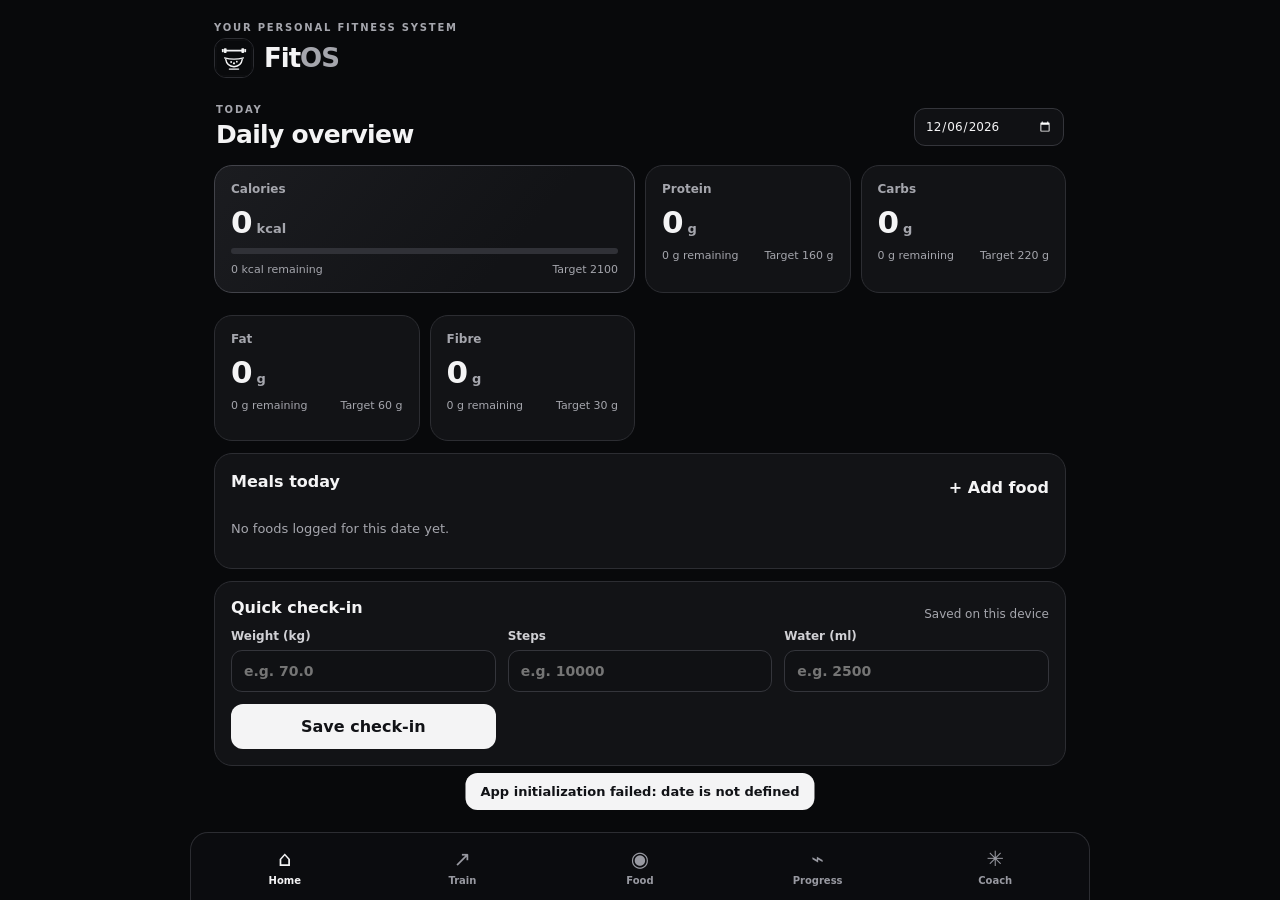
==== index.html @ 70c08048 "Add files via upload" ====
<!doctype html>
<html lang="en">
<head>
  <meta charset="utf-8">
  <meta name="viewport" content="width=device-width,initial-scale=1,viewport-fit=cover">
  <meta name="theme-color" content="#090a0c">
  <meta name="application-name" content="FitOS">
  <link rel="icon" href="icon.svg" type="image/svg+xml">
  <meta name="description" content="Offline-first personal fitness and nutrition tracker">
  <link rel="manifest" href="manifest.webmanifest">
  <link rel="stylesheet" href="styles.css">
  <title>FitOS — Fitness & Nutrition</title>
</head>
<body>
  <header class="topbar">
    <div>
      <div class="eyebrow">YOUR PERSONAL FITNESS SYSTEM</div>
      <div class="brand-lockup"><img src="icon.svg" alt="" width="40" height="40"><h1>Fit<span>OS</span></h1></div>
    </div>
    <button id="installBtn" class="ghost small hidden" type="button">Install app</button>
  </header>

  <main id="appMain">
    <section id="home" class="screen active">
      <div class="section-head">
        <div><p class="eyebrow">TODAY</p><h2>Daily overview</h2></div>
        <input id="activeDate" type="date" aria-label="Selected date">
      </div>
      <div class="grid summary-grid">
        <article class="metric-card featured"><div class="metric-label">Calories</div><div class="metric-value"><span id="caloriesTotal">0</span><small>kcal</small></div><div class="progress"><span id="calorieProgress"></span></div><div class="metric-foot"><span id="calorieRemaining">0 kcal remaining</span><span id="calorieTargetLabel">Target 2100</span></div></article>
        <article class="metric-card"><div class="metric-label">Protein</div><div class="metric-value"><span id="proteinTotal">0</span><small>g</small></div><div class="metric-foot"><span id="proteinRemaining">0 g remaining</span><span id="proteinTargetLabel">Target 160 g</span></div></article>
        <article class="metric-card"><div class="metric-label">Carbs</div><div class="metric-value"><span id="carbsTotal">0</span><small>g</small></div><div class="metric-foot"><span id="carbsRemaining">0 g remaining</span><span id="carbsTargetLabel">Target 220 g</span></div></article>
        <article class="metric-card"><div class="metric-label">Fat</div><div class="metric-value"><span id="fatTotal">0</span><small>g</small></div><div class="metric-foot"><span id="fatRemaining">0 g remaining</span><span id="fatTargetLabel">Target 60 g</span></div></article>
        <article class="metric-card"><div class="metric-label">Fibre</div><div class="metric-value"><span id="fiberTotal">0</span><small>g</small></div><div class="metric-foot"><span id="fiberRemaining">0 g remaining</span><span id="fiberTargetLabel">Target 30 g</span></div></article>
      </div>
      <div class="panel">
        <div class="panel-head"><h3>Meals today</h3><button class="text-button" data-go="nutrition">+ Add food</button></div>
        <div id="homeMeals" class="meal-list empty-state">No foods logged for this date yet.</div>
      </div>
      <div class="panel">
        <div class="panel-head"><h3>Quick check-in</h3><span class="muted">Saved on this device</span></div>
        <div class="form-grid">
          <label>Weight (kg)<input id="weightInput" type="number" min="0" step="0.1" placeholder="e.g. 70.0"></label>
          <label>Steps<input id="stepsInput" type="number" min="0" step="1" placeholder="e.g. 10000"></label>
          <label>Water (ml)<input id="waterInput" type="number" min="0" step="50" placeholder="e.g. 2500"></label>
          <button id="saveCheckin" class="primary">Save check-in</button>
        </div>
      </div>
    </section>

    <section id="train" class="screen">
      <div class="section-head"><div><p class="eyebrow">PERFORMANCE</p><h2>Train</h2></div></div>
      <div class="panel">
        <h3>Log a workout</h3>
        <form id="workoutForm" class="form-grid">
          <label>Workout name<input id="workoutName" required placeholder="e.g. Upper body"></label>
          <label>Exercise<input id="exerciseName" required placeholder="e.g. Incline dumbbell press"></label>
          <label>Sets<input id="exerciseSets" type="number" min="1" max="30" value="3" required></label>
          <label>Reps per set<input id="exerciseReps" type="number" min="1" max="100" value="10" required></label>
          <label>Weight (kg)<input id="exerciseWeight" type="number" min="0" step="0.25" value="0" required></label>
          <label>Notes<input id="workoutNotes" placeholder="Optional"></label>
          <button class="primary" type="submit">Save exercise</button>
        </form>
      </div>
      <div class="panel"><div class="panel-head"><h3>Workout history</h3></div><div id="workoutHistory" class="empty-state">No workouts logged yet.</div></div>
      <p class="note">Exercise entries are saved by date. Use consistent exercise names to compare your own past sets and loads. FitOS does not automatically prescribe training loads.</p>
    </section>

    <section id="nutrition" class="screen">
      <div class="section-head"><div><p class="eyebrow">FOOD JOURNAL</p><h2>Nutrition</h2></div></div>
      <div class="panel">
        <h3>Quick entry</h3>
        <p class="muted">Try: <em>2 boiled eggs, 200 g cooked rice, 150 g cooked chicken</em></p>
        <label>Describe your meal<textarea id="naturalEntry" rows="3" placeholder="Enter multiple foods in ordinary language…"></textarea></label>
        <div class="form-grid compact">
          <label>Meal<select id="quickMeal"><option>Breakfast</option><option>Lunch</option><option>Snack</option><option>Dinner</option><option>Other</option></select></label>
          <button id="parseEntry" class="primary">Parse entry</button>
        </div>
        <div id="parseResults" class="parse-results hidden"></div>
      </div>
      <div class="panel">
        <h3>Search and add food</h3>
        <label>Search food<input id="foodSearch" type="search" placeholder="Search idli, cooked rice, egg…"></label>
        <p class="muted">Search English or Tamil names. Raw, dry, cooked and prepared entries are separate. Most values are estimates—brand labels and weighed edible portions are best.</p>
        <div id="foodResults" class="food-results"></div>
        <div id="selectedFoodForm" class="selected-food hidden">
          <h4 id="selectedFoodName">Selected food</h4>
          <p id="selectedFoodInfo" class="muted"></p>
          <div class="form-grid compact">
            <label>Amount (g)<input id="foodGrams" type="number" min="0.1" step="1" value="100"></label>
            <label>Meal<select id="selectedMeal"><option>Breakfast</option><option>Lunch</option><option>Snack</option><option>Dinner</option><option>Other</option></select></label>
            <button id="addFood" class="primary">Add to diary</button>
          </div>
        </div>
      </div>
      <div class="panel">
        <div class="panel-head"><h3>Missing a food?</h3><button id="toggleCustomFood" class="secondary small" type="button">+ Create food</button></div>
        <p class="muted">Enter the nutrition label per 100 g, or use a clearly marked estimate. Custom foods stay on this device and are included in backups.</p>
        <form id="customFoodForm" class="form-grid hidden">
          <label>Food name<input id="customFoodName" required maxlength="80" placeholder="e.g. My protein paneer"></label>
          <label>Category<select id="customFoodCategory"><option>Packaged foods</option><option>Prepared foods</option><option>Dairy</option><option>Grains</option><option>Protein</option><option>Fruit</option><option>Vegetables</option><option>Snacks</option><option>Supplements</option><option>Other</option></select></label>
          <label>Food state<select id="customFoodState"><option value="as sold">As sold / label</option><option value="raw">Raw</option><option value="dry">Dry</option><option value="cooked">Cooked</option><option value="prepared">Prepared recipe</option></select></label>
          <label>Calories / 100 g<input id="customKcal" required type="number" min="0" max="1000" step="0.1"></label>
          <label>Protein (g / 100 g)<input id="customProtein" required type="number" min="0" max="100" step="0.1"></label>
          <label>Carbs (g / 100 g)<input id="customCarbs" required type="number" min="0" max="100" step="0.1"></label>
          <label>Fat (g / 100 g)<input id="customFat" required type="number" min="0" max="100" step="0.1"></label>
          <label>Fibre (g / 100 g)<input id="customFiber" required type="number" min="0" max="100" step="0.1" value="0"></label>
          <label>Data source<select id="customFoodSource"><option value="Package nutrition label">Package nutrition label</option><option value="Recipe calculation">Recipe calculation</option><option value="Manual estimate">Manual estimate</option></select></label>
          <label class="full-width">Aliases (optional)<input id="customFoodAliases" placeholder="comma separated, e.g. brand name, Tamil name"></label>
          <button class="primary" type="submit">Save custom food</button>
        </form>
      </div>
      <div class="panel">
        <h3>Build your own recipe</h3>
        <p class="muted">Add ingredient amounts, then enter the final cooked weight. FitOS calculates nutrition per 100 g of the finished recipe. The result remains an estimate if ingredient values are estimates.</p>
        <label>Find ingredient<input id="recipeIngredientSearch" type="search" placeholder="Search cooked rice, chicken, oil…"></label>
        <div id="recipeIngredientResults" class="food-results"></div>
        <div id="recipeIngredientSelected" class="selected-food hidden">
          <h4 id="recipeIngredientName">Selected ingredient</h4>
          <p id="recipeIngredientInfo" class="muted"></p>
          <div class="form-grid compact">
            <label>Ingredient amount (g)<input id="recipeIngredientGrams" type="number" min="0.1" step="1" value="100"></label>
            <button id="addRecipeIngredient" class="primary" type="button">Add ingredient</button>
          </div>
        </div>
        <div id="recipeDraftList" class="recipe-draft-list"><div class="empty-state">Add ingredients to start a recipe.</div></div>
        <form id="recipeSaveForm" class="form-grid">
          <label>Recipe name<input id="recipeName" required maxlength="80" placeholder="e.g. Homemade chicken biryani"></label>
          <label>Final cooked weight (g)<input id="recipeFinalWeight" required type="number" min="1" step="1" placeholder="e.g. 850"></label>
          <button class="primary" type="submit">Calculate & save recipe</button>
        </form>
      </div>
      <div class="panel">
        <div class="panel-head"><h3>Saved day templates</h3><button id="saveMealTemplate" class="secondary small" type="button">Save selected day</button></div>
        <p class="muted">Save the selected day’s food entries and add them again later. Portions and recorded nutrient values are copied, not recalculated.</p>
        <div id="savedMealsList" class="saved-meals-list"><div class="empty-state">No saved meals yet.</div></div>
      </div>
      <div class="panel">
        <div class="panel-head"><h3>Selected day diary</h3><span class="muted" id="diaryDateLabel"></span></div>
        <div id="diaryMeals" class="meal-list empty-state">No foods logged for this date yet.</div>
      </div>
    </section>

    <section id="progress" class="screen">
      <div class="section-head"><div><p class="eyebrow">LONG-TERM RECORD</p><h2>Progress</h2></div></div>
      <div class="panel">
        <h3>Body measurement entry</h3>
        <form id="measurementForm" class="form-grid">
          <label>Weight (kg)<input id="measureWeight" type="number" min="0" step="0.1"></label>
          <label>Waist (cm)<input id="measureWaist" type="number" min="0" step="0.1"></label>
          <label>Chest (cm)<input id="measureChest" type="number" min="0" step="0.1"></label>
          <label>Arm (cm)<input id="measureArm" type="number" min="0" step="0.1"></label>
          <label>Hips (cm)<input id="measureHips" type="number" min="0" step="0.1"></label>
          <label>Notes<input id="measureNotes" placeholder="Optional"></label>
          <button class="primary" type="submit">Save measurements</button>
        </form>
      </div>
      <div class="panel"><div class="panel-head"><h3>Measurement history</h3></div><div id="measurementHistory" class="empty-state">No measurements logged yet.</div></div>
      <div class="panel">
        <h3>Progress trends</h3>
        <p class="muted">Trends use the measurements you log. At least two dated values are needed for a line.</p>
        <div id="progressTrends" class="trend-grid"><div class="empty-state">Add measurements on different dates to see a trend.</div></div>
      </div>
      <div class="panel">
        <h3>Supplement / medication log</h3>
        <p class="muted">Optional personal record only—not a medication recommendation or reminder. Enter only what you actually took; follow your clinician's directions.</p>
        <form id="supplementForm" class="form-grid">
          <label>Name<input id="supplementName" required maxlength="100" placeholder="e.g. Vitamin D3"></label>
          <label>Dose amount<input id="supplementDose" type="number" min="0" step="any" placeholder="e.g. 2000"></label>
          <label>Unit<select id="supplementUnit"><option>mg</option><option>mcg</option><option>IU</option><option>g</option><option>ml</option><option>tablet</option><option>capsule</option><option>scoop</option><option>other</option></select></label>
          <label>Timing<select id="supplementTiming"><option>Morning</option><option>With breakfast</option><option>With lunch</option><option>With dinner</option><option>Bedtime</option><option>Other</option></select></label>
          <label class="full-width">Notes (optional)<input id="supplementNotes" maxlength="240" placeholder="Optional note; no medical advice is generated"></label>
          <button class="primary" type="submit">Save log</button>
        </form>
        <div id="supplementHistory" class="saved-meals-list"><div class="empty-state">No supplement or medication entries logged.</div></div>
      </div>
      <div class="panel">
        <h3>Manual recovery log</h3>
        <form id="recoveryForm" class="form-grid">
          <label>Sleep (hours)<input id="sleepHours" type="number" min="0" max="24" step="0.25"></label>
          <label>Energy (1–5)<select id="energyLevel"><option value="">Not set</option><option>1</option><option>2</option><option>3</option><option>4</option><option>5</option></select></label>
          <label>Soreness (1–5)<select id="sorenessLevel"><option value="">Not set</option><option>1</option><option>2</option><option>3</option><option>4</option><option>5</option></select></label>
          <label>Stress (1–5)<select id="stressLevel"><option value="">Not set</option><option>1</option><option>2</option><option>3</option><option>4</option><option>5</option></select></label>
          <button class="primary" type="submit">Save recovery</button>
        </form>
        <div id="recoveryHistory" class="saved-meals-list"><div class="empty-state">No recovery entries yet.</div></div>
      </div>
    </section>

    <section id="coach" class="screen">
      <div class="section-head"><div><p class="eyebrow">LOCAL INSIGHTS</p><h2>Coach & settings</h2></div></div>
      <div class="panel">
        <h3>Profile and daily targets</h3>
        <form id="settingsForm" class="form-grid">
          <label>Height (cm)<input id="profileHeight" type="number" min="50" max="250" step="0.1"></label>
          <label>Starting weight (kg)<input id="profileWeight" type="number" min="20" max="400" step="0.1"></label>
          <label>Calorie target (kcal)<input id="targetCalories" type="number" min="0" step="10"></label>
          <label>Protein target (g)<input id="targetProtein" type="number" min="0" step="1"></label>
          <label>Carbohydrate target (g)<input id="targetCarbs" type="number" min="0" step="1"></label>
          <label>Fat target (g)<input id="targetFat" type="number" min="0" step="1"></label>
          <label>Fibre target (g)<input id="targetFiber" type="number" min="0" step="1"></label>
          <button class="primary" type="submit">Save profile and targets</button>
        </form>
      </div>
      <div class="panel"><h3>Today's rule-based assessment</h3><div id="coachAssessment" class="assessment">Log food to see an assessment based on your selected targets.</div></div>
      <div class="panel">
        <h3>Backup & restore</h3>
        <p class="muted">Your records are stored locally in this browser on this device. Export backups regularly, especially before clearing browser data or moving phones.</p>
        <div class="button-row">
          <button id="exportJson" class="primary">Download JSON backup</button>
          <button id="exportCsv" class="secondary">Export food log CSV</button>
          <button id="exportAllCsv" class="secondary">Export all-records CSV</button>
        </div>
        <label class="file-label">Restore JSON backup<input id="importJson" type="file" accept="application/json,.json"></label>
        <p id="backupStatus" class="muted" role="status"></p>
      </div>
      <div class="panel">
        <h3>Data and limitations</h3>
        <ul class="plain-list">
          <li>No account, analytics SDK, ad SDK or external nutrition API.</li>
          <li>Food database values marked estimate/low are approximate. Restaurant recipes and raw-versus-cooked weights can differ substantially.</li>
          <li>Reference sources for future verified expansion include ICMR-NIN Indian Food Composition Tables 2017 and USDA FoodData Central. The included starter values are not a verified bulk import of either database.</li>
          <li>Offline app-shell support requires serving the app from localhost or HTTPS; opening index.html as a file does not enable service workers.</li>
          <li>Browser storage can be cleared by the operating system/browser. JSON backups are essential for long-term ownership.</li>
          <li>This PWA is not a native APK. It can be installed through a supported browser when hosted on HTTPS.</li>
        </ul>
      </div>
    </section>
  </main>

  <nav class="bottom-nav" aria-label="Primary navigation">
    <button class="nav-item active" data-screen="home"><span>⌂</span><small>Home</small></button>
    <button class="nav-item" data-screen="train"><span>↗</span><small>Train</small></button>
    <button class="nav-item" data-screen="nutrition"><span>◉</span><small>Food</small></button>
    <button class="nav-item" data-screen="progress"><span>⌁</span><small>Progress</small></button>
    <button class="nav-item" data-screen="coach"><span>✳</span><small>Coach</small></button>
  </nav>
  <div id="toast" class="toast" role="status" aria-live="polite"></div>
  <script src="foods.js"></script>
  <script src="db.js"></script>
  <script src="app.js"></script>
</body>
</html>
---- styles.css ----
:root{color-scheme:dark;--bg:#08090b;--surface:#121316;--surface2:#1b1c20;--line:#2c2d32;--text:#f4f4f5;--muted:#a5a6ad;--lime:#f4f4f5;--lime-dark:#27282d;--danger:#ff9d90;--radius:18px;font-family:Inter,ui-sans-serif,system-ui,-apple-system,BlinkMacSystemFont,"Segoe UI",sans-serif}
*{box-sizing:border-box}body{margin:0;background:var(--bg);color:var(--text);padding-bottom:92px}button,input,textarea,select{font:inherit}button{cursor:pointer}button:focus-visible,input:focus-visible,textarea:focus-visible,select:focus-visible{outline:2px solid var(--lime);outline-offset:2px}
.topbar{display:flex;align-items:center;justify-content:space-between;padding:22px 18px 14px;max-width:900px;margin:auto}.topbar h1{font-size:27px;letter-spacing:-1px;margin:4px 0 0}.topbar h1 span{color:var(--lime)}.eyebrow{font-size:10px;letter-spacing:1.8px;color:var(--muted);font-weight:800;margin:0 0 5px}
main{max-width:900px;margin:auto;padding:0 14px}.screen{display:none}.screen.active{display:block}.section-head{display:flex;align-items:center;justify-content:space-between;gap:12px;margin:12px 2px 16px}.section-head h2{font-size:25px;margin:0;letter-spacing:-.7px}.section-head input{max-width:150px}
.grid{display:grid;gap:10px}.summary-grid{grid-template-columns:repeat(2,minmax(0,1fr))}.metric-card,.panel{background:var(--surface);border:1px solid var(--line);border-radius:var(--radius);padding:16px;margin-bottom:12px;min-width:0}.metric-card.featured{grid-column:1/-1;background:linear-gradient(130deg,#1b1c20,#121316 70%);border-color:#42434a}.metric-label{color:var(--muted);font-size:12px;font-weight:650}.metric-value{font-size:31px;font-weight:800;letter-spacing:-1px;margin:8px 0}.metric-value small{font-size:13px;color:var(--muted);font-weight:600;letter-spacing:0;margin-left:5px}.metric-foot{display:flex;justify-content:space-between;gap:8px;flex-wrap:wrap;color:var(--muted);font-size:11px;margin-top:9px}.progress{height:6px;background:#303137;border-radius:20px;overflow:hidden}.progress span{display:block;height:100%;width:0;background:var(--lime);border-radius:20px;transition:width .2s}
.panel h3{font-size:16px;margin:0 0 14px}.panel h4{margin:4px 0}.panel-head{display:flex;align-items:center;justify-content:space-between;gap:10px}.panel-head h3{margin-bottom:12px}.muted{color:var(--muted);font-size:12px;line-height:1.5}.text-button{border:0;background:none;color:var(--lime);font-weight:750;padding:8px 0}.primary,.secondary,.ghost{border:1px solid transparent;border-radius:12px;padding:12px 15px;font-weight:750;min-height:44px}.primary{background:var(--lime);color:#111216}.secondary{background:var(--surface2);border-color:var(--line);color:var(--text)}.ghost{background:transparent;border-color:var(--line);color:var(--text)}.small{padding:8px 10px;min-height:34px;font-size:12px}.hidden{display:none!important}
label{display:flex;flex-direction:column;gap:7px;color:#d0d0d4;font-size:12px;font-weight:650;min-width:0}input,textarea,select{width:100%;min-width:0;border:1px solid #34353b;background:#101114;color:var(--text);border-radius:11px;padding:12px;font-size:14px}textarea{resize:vertical;line-height:1.5}input[type=date]{padding:10px;font-size:12px}.form-grid{display:grid;grid-template-columns:repeat(2,minmax(0,1fr));gap:12px}.form-grid>button{align-self:end}.form-grid.compact{align-items:end;margin-top:12px}.form-grid .primary{width:100%}.meal-list{display:flex;flex-direction:column;gap:10px}.empty-state{color:var(--muted);font-size:13px;padding:8px 0}.meal-group{border-top:1px solid var(--line);padding-top:10px}.meal-group:first-child{border-top:0;padding-top:0}.meal-group-title{display:flex;justify-content:space-between;font-weight:800;font-size:13px;margin-bottom:6px}.food-log-row{display:flex;align-items:flex-start;justify-content:space-between;gap:12px;padding:9px 0;border-bottom:1px solid #26272c}.food-log-row:last-child{border-bottom:0}.food-log-row strong{display:block;font-size:13px}.food-log-row small{display:block;color:var(--muted);font-size:11px;margin-top:4px}.row-actions{display:flex;align-items:center;gap:8px}.row-actions b{font-size:12px;white-space:nowrap}.delete-btn{border:0;background:transparent;color:var(--danger);padding:6px;font-size:16px}.food-results{display:flex;flex-direction:column;gap:6px;margin-top:10px}.food-result{display:flex;align-items:center;justify-content:space-between;gap:12px;background:var(--surface2);border:1px solid var(--line);border-radius:12px;padding:12px;text-align:left;color:var(--text)}.food-result strong{font-size:13px;display:block}.food-result small{font-size:11px;color:var(--muted);display:block;margin-top:4px}.food-result .addmark{color:var(--lime);font-size:20px}.selected-food{margin-top:12px;border-top:1px solid var(--line);padding-top:12px}.parse-results{margin-top:12px;border-top:1px solid var(--line);padding-top:12px}.parse-item{display:grid;grid-template-columns:1fr auto;gap:8px;align-items:center;padding:8px 0;border-bottom:1px solid var(--line);font-size:12px}.parse-item select{margin-top:6px}.note{font-size:12px;line-height:1.6;color:var(--muted);padding:0 3px}.assessment{font-size:13px;line-height:1.65;color:#e0e0e4}.assessment p{margin:7px 0}.button-row{display:flex;flex-wrap:wrap;gap:8px}.button-row button{flex:1 1 145px}.file-label{display:block;margin-top:14px}.file-label input{margin-top:8px}.plain-list{color:var(--muted);font-size:12px;line-height:1.7;padding-left:18px}.bottom-nav{position:fixed;bottom:0;left:0;right:0;display:grid;grid-template-columns:repeat(5,1fr);padding:9px 5px calc(9px + env(safe-area-inset-bottom));background:rgba(12,13,16,.97);border-top:1px solid var(--line);backdrop-filter:blur(16px);z-index:5}.nav-item{display:flex;flex-direction:column;align-items:center;gap:3px;background:none;border:0;color:#9899a1;padding:5px 0}.nav-item span{font-size:21px;line-height:1.2}.nav-item small{font-size:10px;font-weight:700}.nav-item.active{color:var(--lime)}.toast{position:fixed;bottom:90px;left:50%;transform:translate(-50%,15px);background:#f4f4f5;color:#111216;border-radius:12px;padding:11px 15px;font-size:13px;font-weight:750;opacity:0;pointer-events:none;transition:.2s;z-index:10;max-width:90vw}.toast.show{opacity:1;transform:translate(-50%,0)}.badge{display:inline-block;font-size:10px;color:#f1f1f3;background:#292a30;border-radius:6px;padding:3px 6px;margin-top:5px}
@media(min-width:650px){.summary-grid{grid-template-columns:repeat(4,minmax(0,1fr))}.metric-card.featured{grid-column:span 2}.metric-card{min-height:126px}.form-grid{grid-template-columns:repeat(3,minmax(0,1fr))}.topbar{padding-left:24px;padding-right:24px}main{padding:0 24px}.bottom-nav{left:50%;right:auto;transform:translateX(-50%);width:min(100%,900px);border-left:1px solid var(--line);border-right:1px solid var(--line);border-radius:18px 18px 0 0}}

.brand-lockup{display:flex;align-items:center;gap:10px}.brand-lockup img{display:block;border-radius:12px;border:1px solid var(--line)}.brand-lockup h1{margin:0}.brand-lockup h1 span{color:#a5a6ad}.full-width{grid-column:1/-1}.saved-meals-list{display:flex;flex-direction:column;gap:6px}.saved-meal-row{display:flex;align-items:center;justify-content:space-between;gap:10px;padding:11px 0;border-bottom:1px solid var(--line)}.saved-meal-row:last-child{border-bottom:0}.saved-meal-copy{min-width:0}.saved-meal-copy strong{display:block;font-size:13px;overflow-wrap:anywhere}.saved-meal-copy small{display:block;color:var(--muted);font-size:11px;margin-top:4px;line-height:1.4}.brand-lockup h1{font-size:26px;letter-spacing:-1px}

.trend-grid{display:grid;grid-template-columns:1fr;gap:10px}.trend-card{border:1px solid var(--line);border-radius:13px;padding:12px;background:#0d0e11;min-width:0}.trend-card-head{display:flex;align-items:center;justify-content:space-between;gap:8px;font-size:13px}.trend-card-head span{font-weight:800;font-size:14px}.sparkline{width:100%;height:auto;display:block;margin-top:8px}.trend-dates{display:flex;justify-content:space-between;gap:8px;color:var(--muted);font-size:10px}

.recipe-draft-list{display:flex;flex-direction:column;gap:4px;margin:12px 0}.recipe-item{display:flex;align-items:center;justify-content:space-between;gap:12px;padding:10px 0;border-bottom:1px solid var(--line)}.recipe-item strong{display:block;font-size:13px}.recipe-item small{display:block;color:var(--muted);font-size:11px;margin-top:4px}.recipe-total{display:flex;flex-direction:column;gap:4px;padding:10px 0;font-size:12px}.recipe-total span{color:var(--muted);line-height:1.5}
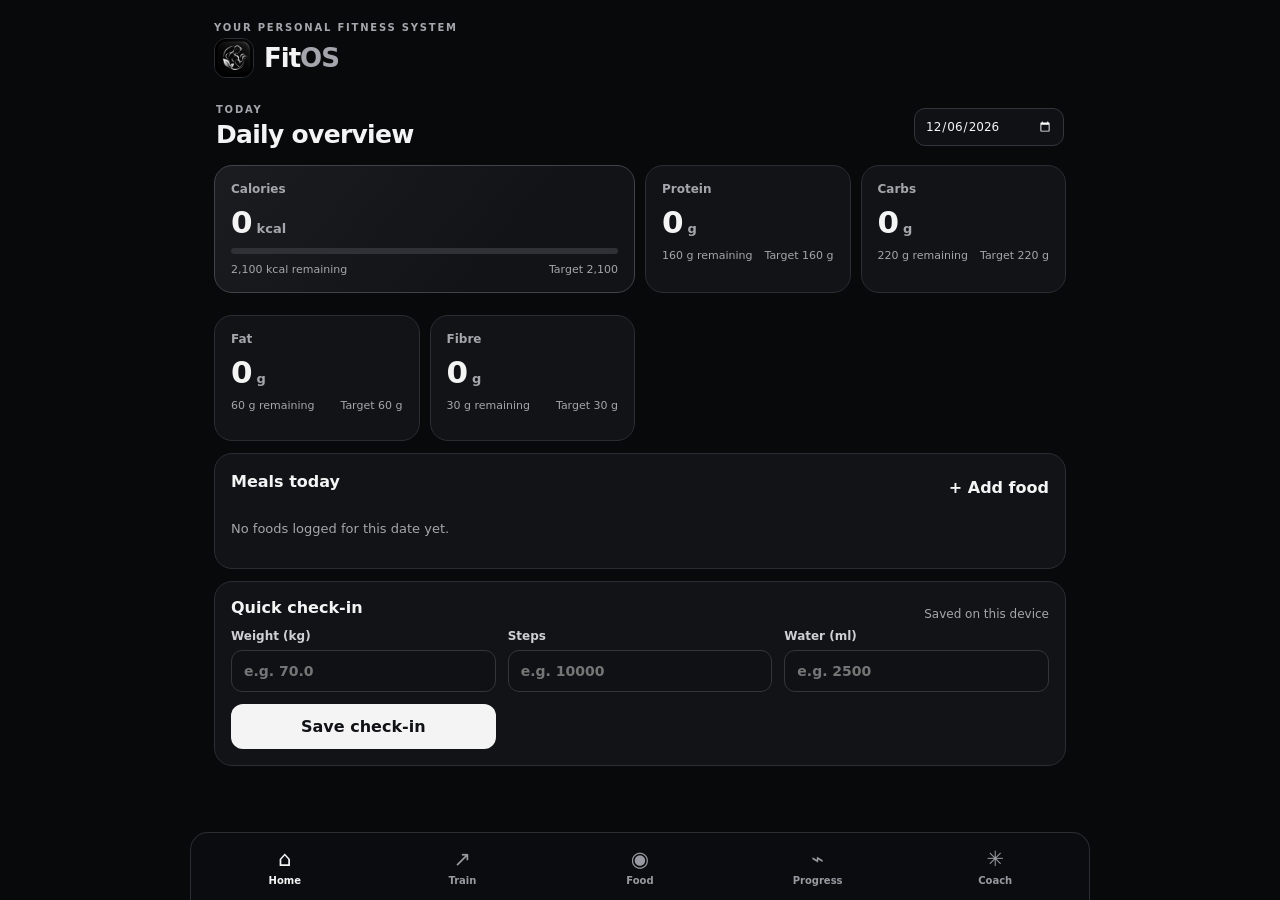
==== commit 04f55ca7: "Fix diary date error and update FitOS icon" ====
--- a/index.html
+++ b/index.html
@@ -5,7 +5,7 @@
   <meta name="viewport" content="width=device-width,initial-scale=1,viewport-fit=cover">
   <meta name="theme-color" content="#090a0c">
   <meta name="application-name" content="FitOS">
-  <link rel="icon" href="icon.svg" type="image/svg+xml">
+  <link rel="icon" href="icon-192.png" type="image/png">
   <meta name="description" content="Offline-first personal fitness and nutrition tracker">
   <link rel="manifest" href="manifest.webmanifest">
   <link rel="stylesheet" href="styles.css">
@@ -15,7 +15,7 @@
   <header class="topbar">
     <div>
       <div class="eyebrow">YOUR PERSONAL FITNESS SYSTEM</div>
-      <div class="brand-lockup"><img src="icon.svg" alt="" width="40" height="40"><h1>Fit<span>OS</span></h1></div>
+      <div class="brand-lockup"><img src="icon-192.png" alt="" width="40" height="40"><h1>Fit<span>OS</span></h1></div>
     </div>
     <button id="installBtn" class="ghost small hidden" type="button">Install app</button>
   </header>
